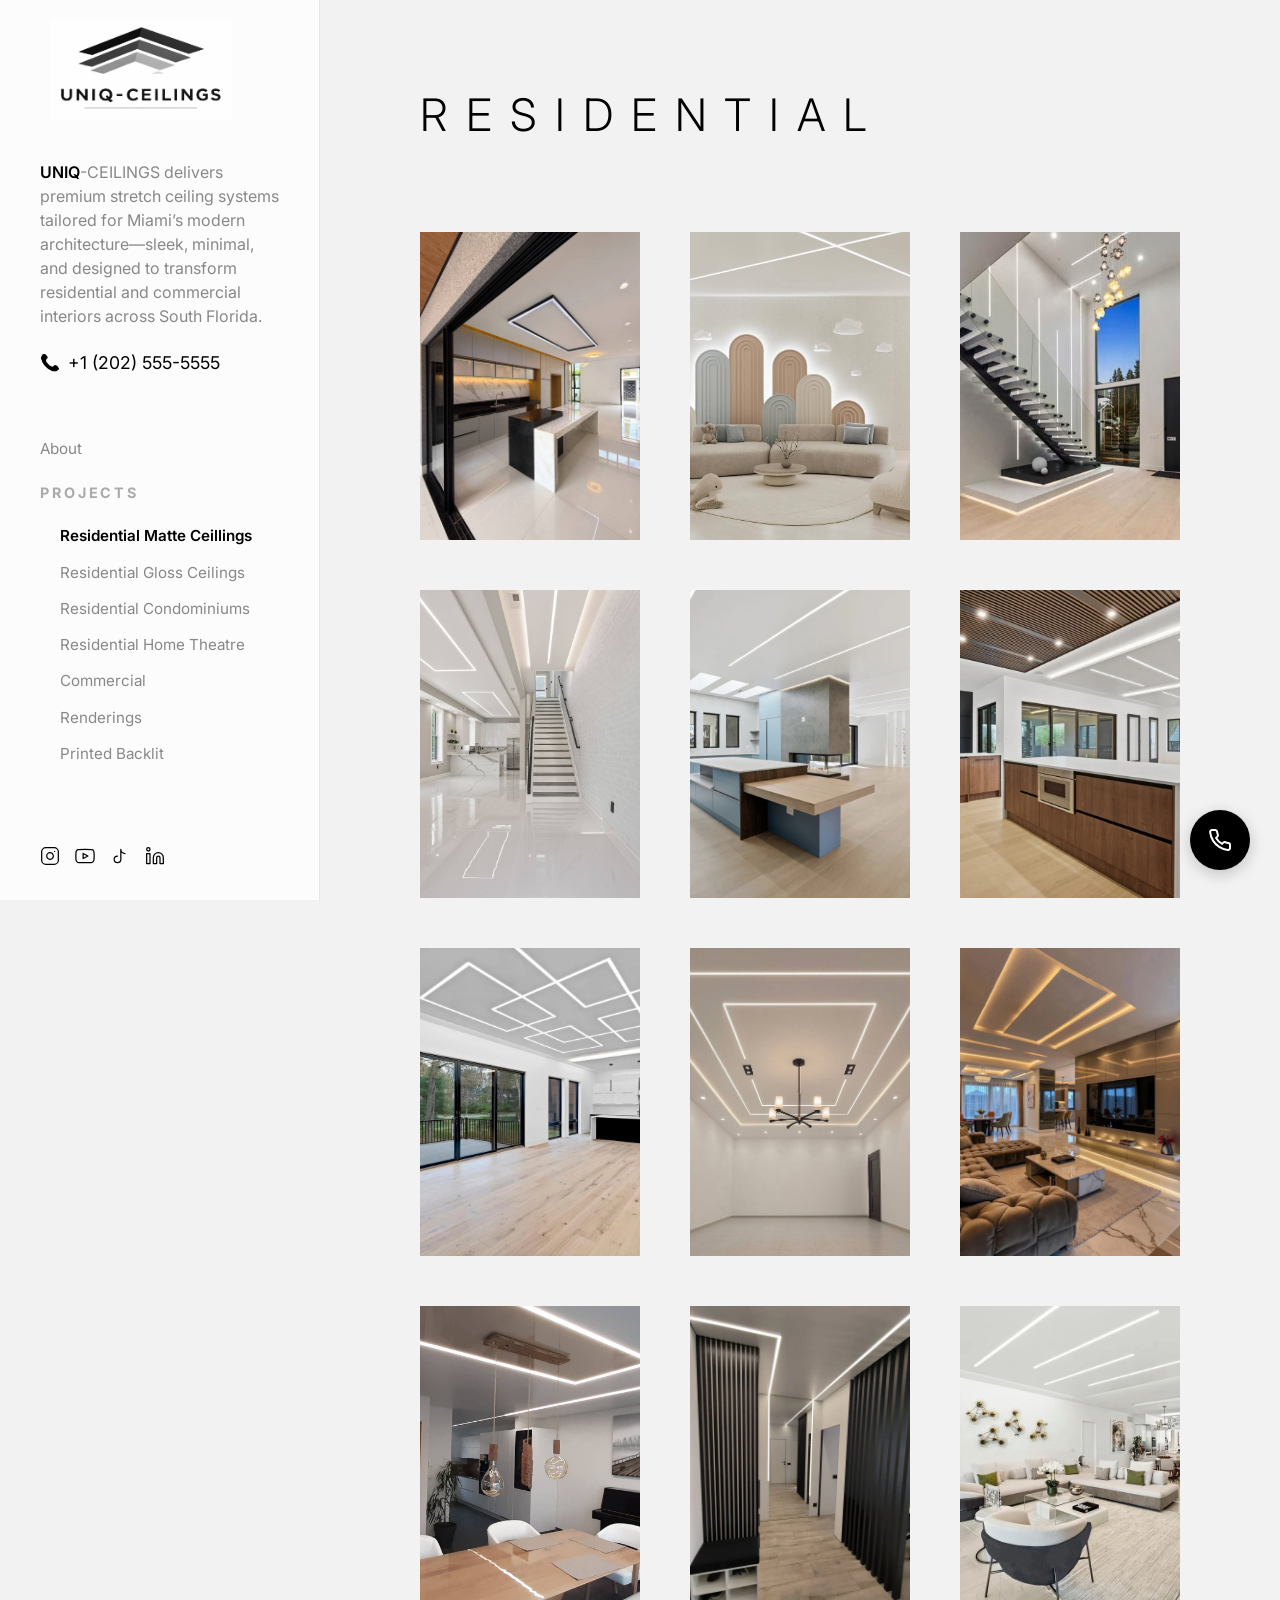
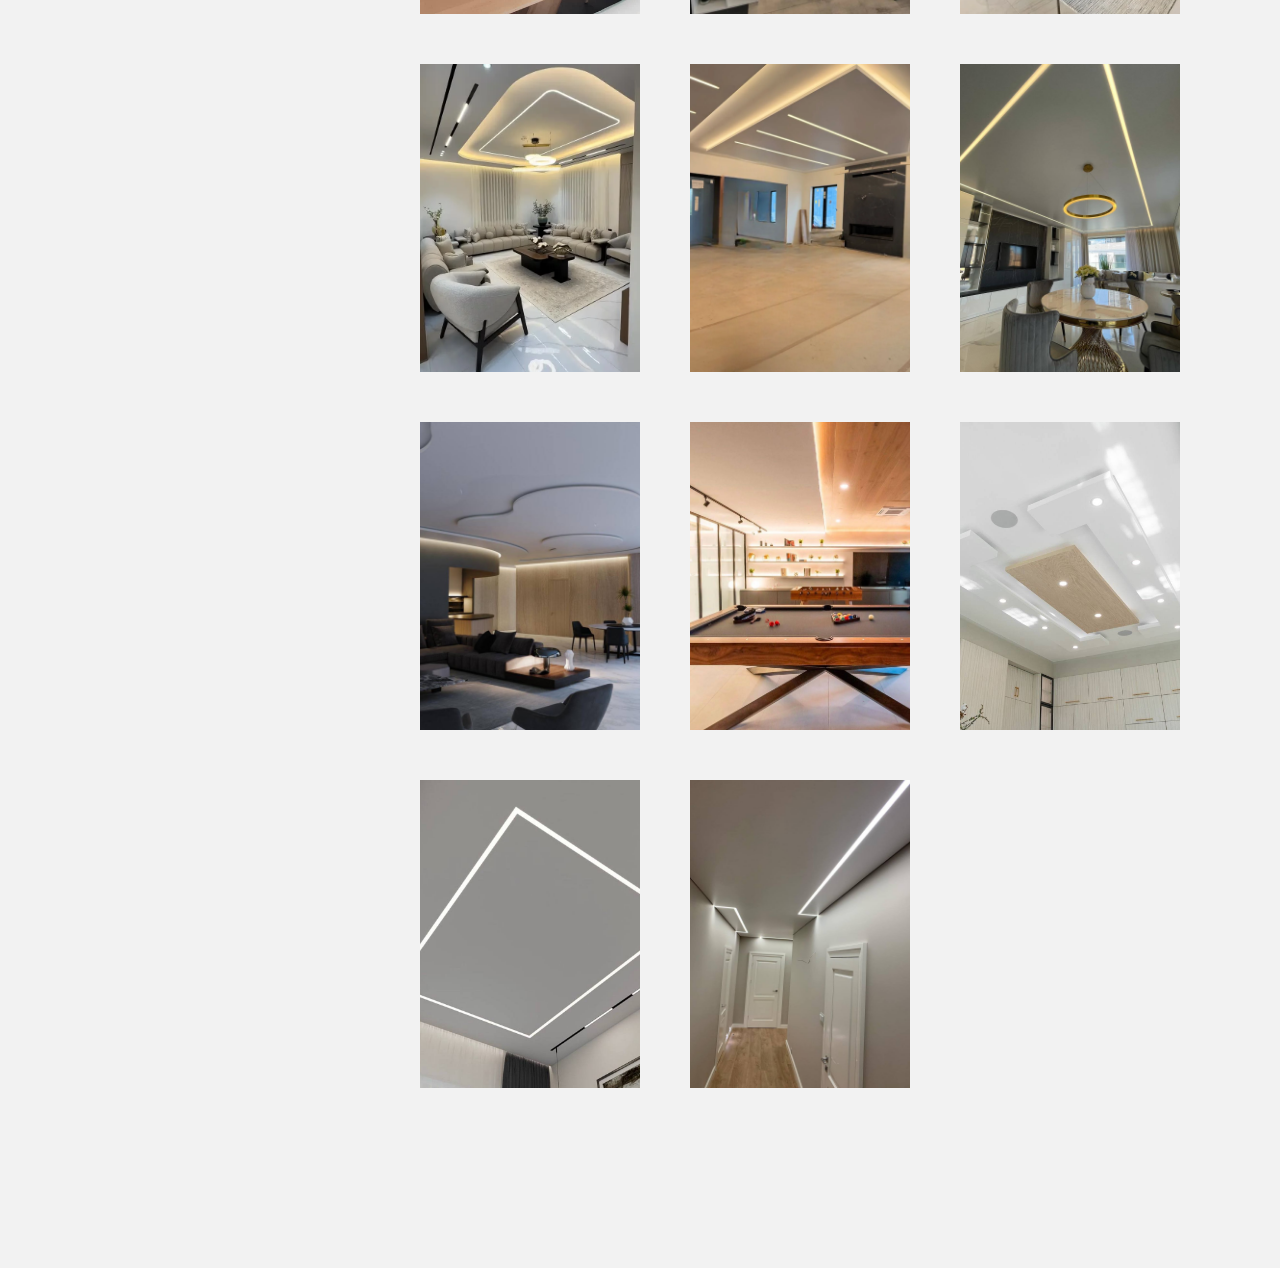
==== index.html @ 5c8ad28f "v" ====
<!doctype html>
<html lang="en">
  <head>
    <meta charset="UTF-8" />
    <meta name="viewport" content="width=device-width, initial-scale=1.0" />
    <title>Residential Stretch Ceilings — South Florida | UNIQ-CEILINGS</title>
    <meta
      name="description"
      content="UNIQ-CEILINGS installs premium custom residential stretch ceilings across South Florida — Miami, Fort Lauderdale, Hollywood, Tampa, Orlando and surrounding cities. View our gallery of high-gloss, matte, printed and backlit ceiling installations."
    />
    <link rel="canonical" href="/index.html" />
    <meta name="robots" content="index, follow" />
    <meta name="geo.region" content="US-FL" />
    <meta name="geo.placename" content="South Florida" />
    <meta name="geo.position" content="27.6648;-81.5158" />
    <link rel="alternate" hreflang="en-US" href="/index.html" />
    <link rel="icon" type="image/png" href="images/logo.png" />
    <meta name="theme-color" content="#ffffff" />
    <!-- Open Graph / Facebook -->
    <meta
      property="og:title"
      content="Residential Stretch Ceilings — South Florida | UNIQ-CEILINGS"
    />
    <meta
      property="og:description"
      content="Custom residential stretch ceilings in Miami, Fort Lauderdale, Hollywood, Tampa, Orlando — view gallery and contact us for a free estimate."
    />
    <meta property="og:type" content="website" />
    <meta property="og:url" content="/index.html" />
    <meta property="og:site_name" content="UNIQ-CEILINGS" />
    <meta
      property="og:image"
      content="images/modern-residential-stretch-ceiling-led-living-room-miami-florida.png"
    />
    <!-- Twitter -->
    <meta name="twitter:card" content="summary_large_image" />
    <meta
      name="twitter:title"
      content="Residential Stretch Ceilings — South Florida | UNIQ-CEILINGS"
    />
    <meta
      name="twitter:description"
      content="Custom residential stretch ceilings in Miami, Fort Lauderdale, Hollywood, Tampa, Orlando — view gallery and contact us."
    />
    <meta
      name="twitter:image"
      content="images/modern-residential-stretch-ceiling-led-living-room-miami-florida.png"
    />
    <link rel="stylesheet" href="style.css" />
    <link rel="preconnect" href="https://fonts.googleapis.com" />
    <link rel="preconnect" href="https://fonts.gstatic.com" crossorigin />
    <link
      href="https://fonts.googleapis.com/css2?family=Inter:wght@300;400;600;700&display=swap"
      rel="stylesheet"
    />
    <link rel="preload" href="images/logo.png" as="image" fetchpriority="high" />
  </head>

  <body>
    <div class="page-wrapper">
      <aside class="sidebar">
        <button class="menu-toggle" aria-label="Toggle Menu">
          <span></span>
          <span></span>
          <span></span>
        </button>
        <div class="sidebar-content">
          <div class="top-section">
            <div class="logo"><img src="images/logo.png" alt="UNIQ-CEILINGS Logo" fetchpriority="high" decoding="async"></div>
          <p class="tagline">
  <span>UNIQ</span>-CEILINGS delivers premium stretch ceiling systems 
  tailored for Miami’s modern architecture—sleek, minimal, and designed 
  to transform residential and commercial interiors across South Florida.
</p>
            <p class="phone">
  <a href="tel:+12025555555">
    <span class="phone-icon">📞</span>
    +1 (202) 555-5555
  </a>
  
</p>
          </div>

          <nav class="nav-menu">
            <ul class="primary-links">
              <li><a class="nav-link" href="/about.html">About</a></li>
            </ul>

            <div class="nav-section">
              <span class="section-label">PROJECTS</span>
              <ul class="sub-links">
                <li>
                  <a class="nav-link active" href="/index.html">Residential Matte Ceillings</a>
                </li>
                <li>
                  <a class="nav-link " href="/res-glossy.html">Residential Gloss Ceilings</a>
                </li>
                <li>
                  <a class="nav-link " href="/res-condo.html">Residential Condominiums</a>
                </li>
                <li>
                  <a class="nav-link " href="/home-theatre.html">Residential Home Theatre</a>
                </li>
                <li>
                  <a class="nav-link" href="/commercial.html">Commercial</a>
                </li>
                <li>
                  <a class="nav-link" href="/renderings.html">Renderings</a>
                </li>
                <li>
                  <a class="nav-link" href="/printed-backlit.html"
                    >Printed Backlit</a
                  >
                </li>
                
              </ul>
            </div>
          </nav>

          <div class="bottom-section">
            <div class="social-icons">
              <a href="#" class="social-icon" aria-label="Instagram">
                <svg
                  width="20"
                  height="20"
                  viewBox="0 0 24 24"
                  fill="none"
                  stroke="currentColor"
                  stroke-width="1.5"
                  stroke-linecap="round"
                  stroke-linejoin="round"
                >
                  <rect x="2" y="2" width="20" height="20" rx="5" ry="5"></rect>
                  <path
                    d="M16 11.37A4 4 0 1 1 12.63 8 4 4 0 0 1 16 11.37z"
                  ></path>
                  <line x1="17.5" y1="6.5" x2="17.51" y2="6.5"></line>
                </svg>
              </a>
              <a href="#" class="social-icon" aria-label="YouTube">
                <svg
                  width="20"
                  height="20"
                  viewBox="0 0 24 24"
                  fill="none"
                  stroke="currentColor"
                  stroke-width="1.5"
                  stroke-linecap="round"
                  stroke-linejoin="round"
                >
                  <path
                    d="M22.54 6.42a2.78 2.78 0 0 0-1.94-2C18.88 4 12 4 12 4s-6.88 0-8.6.42a2.78 2.78 0 0 0-1.94 2C1 8.14 1 12 1 12s0 3.86.42 5.58a2.78 2.78 0 0 0 1.94 2c1.72.42 8.6.42 8.6.42s6.88 0 8.6-.42a2.78 2.78 0 0 0 1.94-2C23 15.86 23 12 23 12s0-3.86-.42-5.58z"
                  ></path>
                  <polygon
                    points="9.75 15.02 15.5 12 9.75 8.98 9.75 15.02"
                  ></polygon>
                </svg>
              </a>
              <a href="#" class="social-icon" aria-label="TikTok">
                <svg
                  width="20"
                  height="20"
                  viewBox="0 0 24 24"
                  fill="none"
                  stroke="currentColor"
                  stroke-width="1.5"
                  stroke-linecap="round"
                  stroke-linejoin="round"
                >
                  <path d="M9 12a4 4 0 1 0 4 4V4a5 5 0 0 0 5 5"></path>
                </svg>
              </a>
              <a href="#" class="social-icon" aria-label="LinkedIn">
                <svg
                  width="20"
                  height="20"
                  viewBox="0 0 24 24"
                  fill="none"
                  stroke="currentColor"
                  stroke-width="1.5"
                  stroke-linecap="round"
                  stroke-linejoin="round"
                >
                  <path
                    d="M16 8a6 6 0 0 1 6 6v7h-4v-7a2 2 0 0 0-2-2 2 2 0 0 0-2 2v7h-4v-7a6 6 0 0 1 6-6z"
                  ></path>
                  <rect x="2" y="9" width="4" height="12"></rect>
                  <circle cx="4" cy="4" r="2"></circle>
                </svg>
              </a>
            </div>
          </div>
        </div>
      </aside>

      <main class="content-area">
        <section class="hero-section">
          <h1 class="hero-title">UNIQ-<span class="light-highlight">CEILINGS</span></h1>
          <p class="hero-tagline">
            <span class="highlight">UNIQ</span>-CEILINGS elivers premium stretch ceiling systems 
  tailored for Miami’s modern architecture—sleek, minimal, and designed 
  to transform residential and commercial interiors across South Florida.   </p>
          
          <p class="phone">
            <a href="tel:+12025555555">
              <span class="phone-icon">📞</span>
              +1 (202) 555-5555
            </a>
          </p>
        </section>

        <header class="content-header">
          <h2 class="page-title">RESIDENTIAL</h2>
        </header>

        <div class="image-grid">
            <div class="grid-item" data-project="res-1n">
            <img
              src="images/matte-stretch-ceiling-perimeter-led-modern-luxury-kitchen-miami-florida-south-florida.jpg"
              alt="Modern matte stretch ceiling with recessed perimeter LED lighting installed in a luxury Miami kitchen and living space. Contemporary South Florida home design featuring high ceilings, marble finishes, and premium custom architectural ceiling details."
              loading="lazy"
              decoding="async"
            />
          </div>
          <div class="grid-item" data-project="res-1">
            <img
              src="images/residential-stretch-ceiling-kids-room-miami-florida.jpg"
              alt="Modern white matte stretch ceiling with integrated linear LED lighting in a luxury South Florida kids room."
              loading="lazy"
              decoding="async"
            />
          </div>
          <!-- <div class="grid-item" data-project="res-2">
            <img
              src="images/modern-residential-stretch-ceiling-led-living-room-Boca-Raton,Florida.png"
              alt="Modern residential stretch ceiling with integrated LED lighting in a luxury living room in Miami Florida
"
            /> -->
               <div class="grid-item" data-project="res-2">
            <img
              src="images/luxury-staircase-linear-led-stretch-ceiling-miami.jpg"
              alt="Luxury matte stretch ceiling installed in a modern Coral Gables entryway featuring clean architectural lines, integrated LED lighting, and a high-end minimalist staircase design. Contemporary custom ceiling solution crafted for upscale South Florida residential interiors."
              loading="lazy"
              decoding="async"
            />
          </div>
          <div class="grid-item" data-project="res-3">
          <img
              src="images/modern-matte-stretch-ceiling-led-linear-design-fort-lauderdale-south-florida.jpg"
              alt="Modern matte stretch ceiling with integrated linear LED lighting installed in a high-end Fort Lauderdale residential interior. Features a sleek open-concept living area, luxury finishes, and contemporary architectural ceiling design ideal for upscale South Florida homes"
              loading="lazy"
              decoding="async"
            />
          </div>
            <figure class="grid-item" data-project="res-4n">
        <img
              loading="lazy"
              decoding="async"
              src="images/matte-stretch-ceiling-linear-led-modern-luxury-home-kitchen-fort-lauderdale-south-florida.webp"
              alt="Modern matte stretch ceiling with long linear LED lighting installed in a luxury Fort Lauderdale single‑family home. Sleek architectural ceiling design featuring skylight integrations, open‑concept kitchen layout, and contemporary South Florida interior finishes."
            />
          </figure>
           <div class="grid-item" data-project="res-5n">
            <img
              src="images/matte-stretch-ceiling-linear-led-open-concept-luxury-home-miami-florida.webp"
              alt="Modern matte stretch ceiling with integrated linear LED lighting installed throughout an open‑concept luxury home in Miami, Florida. Contemporary architectural design featuring a gourmet kitchen, wood‑slat ceiling accents, and high‑end South Florida residential finishes."
              loading="lazy"
              decoding="async"
            />
          </div>
          <figure class="grid-item" data-project="res-6n">
        <img
              loading="lazy"
              decoding="async"
              src="images/matte-stretch-ceiling-geometric-led-design-modern-luxury-home-west-palm-beach-south-florida.webp"
              alt="Matte stretch ceiling with custom geometric LED lighting installed in a modern West Palm Beach luxury home. Sleek architectural ceiling design featuring an open‑concept kitchen area, panoramic sliding doors, and contemporary South Florida residential finishes."
            />
          </figure>
        
         
          <div class="grid-item" data-project="res-5">
            <img
              src="images/concentric-led-tiered-stretch-ceiling-tampa-residential.jpg"
              alt="Geometric black gloss stretch ceiling — Fort Lauderdale, South Florida"
              loading="lazy"
              decoding="async"
            />
          </div>
  <figure class="grid-item" data-project="res-8n">
        <img
              loading="lazy"
              decoding="async"
              src="images/matte-stretch-ceiling-led-perimeter-lighting-modern-luxury-home-miami-beach-south-florida.webp"
            alt="“Matte stretch ceiling with warm LED perimeter lighting and recessed spotlights installed in a modern Miami Beach luxury home. Contemporary open‑concept living area featuring architectural wood accents, floating staircase design, and premium South Florida interior finishes."
            />
          </figure>
  <div class="grid-item" data-project="ren-5">
            <img
              loading="lazy"
              decoding="async"
              src="images/modern-geometric-linear-stretch-ceiling-lighting-hollywood-fl.jpg"
              alt="White matte stretch ceiling with recessed geometric linear LED lighting — Hollywood, South Florida"
            />
          </div>
             
            <figure class="grid-item" data-project="res-4">
        <img
              loading="lazy"
              decoding="async"
              src="images/modern-hallway-stretch-ceiling-lighting-hollywood-fl.jpg"
              alt="Custom stretch ceiling with geometric linear LED lighting tracks — Hollywood and Fort Lauderdale, South Florida"
            />
          </figure>
             <div class="grid-item" data-project="res-10">
            <img
              src="images/matte-stretch-ceiling-linear-led-luxury-condo-living-room-miami-beach-south-florida.webp"
              alt="Modern matte stretch ceiling with integrated linear LED lighting installed in a luxury Miami Beach condominium living and dining area. Bright open‑concept layout featuring contemporary furniture, premium finishes, and high‑end South Florida interior design."
              loading="lazy"
              decoding="async"
            />
          </div>
            <div class="grid-item" data-project="res-11">
            <img
              src="images/matte-stretch-ceiling-curved-led-luxury-living-room-coral-gables-south-florida.webp"
              alt="Modern matte stretch ceiling with curved LED lighting and warm ambient perimeter glow installed in a luxury Coral Gables living room. Contemporary custom ceiling design featuring elegant seating, neutral finishes, and high‑end South Florida residential interior styling."
              loading="lazy"
              decoding="async"
            />
          </div>
            <div class="grid-item" data-project="res-12">
            <img
              src="images/matte-stretch-ceiling-linear-led-perimeter-lighting-modern-luxury-home-fort-lauderdale-south-florida.webp"
              alt="Matte stretch ceiling with integrated linear LED lighting and warm ambient perimeter glow installed in a modern Fort Lauderdale luxury home. Contemporary architectural ceiling design featuring a sleek fireplace wall, large windows, and high‑end South Florida residential finishes"
              loading="lazy"
              decoding="async"
            />
          </div>
          <div class="grid-item" data-project="res-6">
            <img
              src="images/high-gloss-black-stretch-ceiling-miami-residential-living-room.jpg"
              alt="Modern residential living room in Miami featuring a high-gloss black stretch ceiling with integrated linear LED lighting."
              loading="lazy"
              decoding="async"
            />
          </div>
            <div class="grid-item" data-project="res-8">
          
              <img
              src="images/modern-organic-curve-stretch-ceiling-design-fort-lauderdale.jpg"
              alt="Luxury multi-level white stretch ceiling with organic curved shapes and perimeter LED cove lighting in a modern Miami living room"
              loading="lazy"
              decoding="async"
            />

          </div>
          <figure class="grid-item" data-project="res-11n">
        <img
              loading="lazy"
              decoding="async"
              src="images/matte-stretch-ceiling-led-perimeter-lighting-luxury-game-room-boca-raton-south-florida.jpg"
              alt="Modern matte stretch ceiling with warm LED perimeter lighting installed in a luxury Boca Raton game room. Contemporary South Florida residential interior featuring a premium pool table, custom shelving, and clean architectural ceiling design."
            />
          </figure>
 <div class="grid-item" data-project="res-7">
          
              <img
              src="images/modern-ceiling-design-recessed-lighting-kitchen-inspiration-miami-florida.jpg"
              alt="Modern kitchen ceiling design featuring layered geometric drywall elements, recessed LED spotlighting, and a central wood accent panel. Contemporary Miami residential inspiration showcasing luxury ceiling concepts and premium South Florida interior styling."
              loading="lazy"
              decoding="async"
            />
          </div>
      
        
            <div class="grid-item" data-project="res-9">
          
              <img
              src="images/stretch-ceiling-rendering-matte-geometric-led-design-aventura-south-florida.jpg"
              alt="High‑quality rendering of a matte stretch ceiling with geometric LED border lighting designed for a modern Aventura bedroom. 3D visualization showcasing luxury custom ceiling concepts and contemporary South Florida interior design."
              loading="lazy"
              decoding="async"
            />
          </div>
          <div class="grid-item" data-project="res-13">
          
              <img
              src="images/matte-stretch-ceiling-linear-led-hallway-design-miami-florida-south-florida1.jpg"
              alt="Modern matte stretch ceiling with integrated linear LED lighting installed in a contemporary Miami hallway. Sleek custom ceiling design featuring clean architectural lines, soft neutral finishes, and high‑end South Florida residential styling."
              loading="lazy"
              decoding="async"
            />
          </div>
          
           
        </div>
      </main>
    </div>
    <script>
      document.querySelectorAll(".grid-item video").forEach((video) => {
        video.addEventListener("mouseenter", () => video.play());
        video.addEventListener("mouseleave", () => video.pause());
      });
    </script>

    <script type="application/ld+json">
      {
        "@context": "https://schema.org",
        "@type": "HomeAndConstructionBusiness",
        "name": "UNIQ-CEILINGS",
        "description": "Premium custom residential stretch ceilings in Miami, Fort Lauderdale, Tampa, and Orlando. We specialize in high-gloss, matte, and backlit ceiling solutions with free custom 3D renderings.",
        "url": "/index.html",
        "telephone": "+1 (202) 555-5555",
        "address": {
          "@type": "PostalAddress",
          "addressRegion": "FL",
          "addressCountry": "US"
        },
        "image": "images/modern-residential-stretch-ceiling-led-living-room-miami-florida.png",
        "sameAs": [
          "https://instagram.com/uniqceilings",
          "https://www.youtube.com/uniqceilings",
          "https://twitter.com/uniqceilings",
          "https://www.facebook.com/uniqceilings"
        ],
        "areaServed": [
          "Miami",
          "Fort Lauderdale",
          "Hollywood",
          "Tampa",
          "Orlando",
          "South Florida"
        ],
        "service": [
          {
            "@type": "Service",
            "name": "Residential Stretch Ceilings",
            "description": "Custom stretch ceiling installations for modern homes, including integrated LED lighting and high-end finishes."
          },
          {
            "@type": "Service",
            "name": "3D Ceiling Rendering",
            "description": "Free custom 3D renderings to help visualize stretch ceiling projects."
          }
        ]
      }
    </script>

    <script src="app.js"></script>

    <!-- Floating Call CTA -->
    <a href="tel:+12025555555" class="floating-cta">
      <span class="cta-label">Call us</span>
      <div class="cta-button">
        <svg
          width="24"
          height="24"
          viewBox="0 0 24 24"
          fill="none"
          stroke="currentColor"
          stroke-width="2"
          stroke-linecap="round"
          stroke-linejoin="round"
        >
          <path
            d="M22 16.92v3a2 2 0 0 1-2.18 2 19.79 19.79 0 0 1-8.63-3.07 19.5 19.5 0 0 1-6-6 19.79 19.79 0 0 1-3.07-8.67A2 2 0 0 1 4.11 2h3a2 2 0 0 1 2 1.72 12.84 12.84 0 0 0 .7 2.81 2 2 0 0 1-.45 2.11L8.09 9.91a16 16 0 0 0 6 6l1.27-1.27a2 2 0 0 1 2.11-.45 12.84 12.84 0 0 0 2.81.7A2 2 0 0 1 22 16.92z"
          ></path>
        </svg>
      </div>
    </a>
  </body>
</html>
---- style.css ----
/* Base Styles */
* {
  margin: 0;
  padding: 0;
  box-sizing: border-box;
}

body {
  font-family:
    "Inter",
    -apple-system,
    BlinkMacSystemFont,
    "Segoe UI",
    Roboto,
    sans-serif;
  background-color: #f2f2f2;
  color: #333;
  line-height: 1.6;
  overflow-x: hidden;
  -webkit-font-smoothing: antialiased;
}

a {
  transition: all 0.3s ease;
  text-decoration: none;
  color: inherit;
}

/* Layout Wrapper */
.page-wrapper {
  display: flex;
  min-height: 100vh;
}

/* Sidebar Styling */
.sidebar {
  width: 320px;
  background-color: #fcfcfc;
  position: fixed;
  height: 100vh;
  border-right: 1px solid #e5e5e5;
  z-index: 1000;
  overflow-y: auto;
  scrollbar-width: thin;
  transition: transform 0.4s cubic-bezier(0.4, 0, 0.2, 1);
}

.sidebar-content {
  padding: 10px 40px 60px 40px;
  display: flex;
  flex-direction: column;
  height: 100%;
}

.top-section {
  margin-bottom: 60px;
}

.logo {
  font-size: 1.5rem;
  font-weight: 700;
  letter-spacing: 0.21em;
  margin-bottom: 40px;
  color: #807777;
  text-transform: uppercase;
}

.logo img {
  height: 100px; /* Increased for better visibility */
  width: auto;
  display: block;
  object-fit: contain;
  margin: 10px;
}
.light-highlight{
  color: #7b6464;
}
.highlight {
  color: #000;
}

.tagline {
  font-size: 1rem;
  color: #888;
  margin-bottom: 20px;
  line-height: 1.5;
  max-width: 240px;
}
.tagline span{
  font-weight: 600;
  color: #000 !important;
}


.phone {
  font-size: 1.1rem;
  font-weight: 400;
  color: #333;
}
.phone a {
  text-decoration: none;
  color: black;
  display: inline-flex;
  align-items: center;
  gap: 8px; /* space between icon and number */
}

.phone-icon {
  font-size: 16px;
  filter: grayscale(100%) brightness(0); /* makes emoji black */
}

/* Menu Toggle Button */
.menu-toggle {
  display: none;
  background: none;
  border: none;
  cursor: pointer;
  padding: 10px;
  z-index: 1100;
  flex-direction: column;
  gap: 6px;
  position: absolute;
  top: 35px;
  right: 20px;
}

.menu-toggle span {
  display: block;
  width: 25px;
  height: 2px;
  background-color: #000;
  transition: all 0.3s ease;
}

.sidebar.active .menu-toggle span:nth-child(1) {
  transform: translateY(8px) rotate(45deg);
}

.sidebar.active .menu-toggle span:nth-child(2) {
  opacity: 0;
}

.sidebar.active .menu-toggle span:nth-child(3) {
  transform: translateY(-8px) rotate(-45deg);
}

.nav-menu {
  flex-grow: 1;
}

.primary-links {
  list-style: none;
  margin-bottom: 20px;
}

.nav-section {
  margin-bottom: 40px;
}

.section-label {
  display: block;
  font-size: 0.9rem;
  font-weight: 700;
  letter-spacing: 0.2em;
  color: #aaa;
  margin-bottom: 20px;
  text-transform: uppercase;
}

.sub-links {
  list-style: none;
  padding-left: 0;
}

.nav-link {
  font-size: 0.95rem;
  display: block;
  margin-bottom: 12px;
  font-weight: 400;
  color: #888;
}

.nav-link:hover {
  color: #000;
}

.nav-link.active {
  color: #000;
  font-weight: 600;
}

.sub-links .nav-link {
  padding-left: 20px;
}

.bottom-section {
  margin-top: auto;
  padding-top: 40px;
}

.social-icons {
  display: flex;
  gap: 15px;
  flex-wrap: wrap;
}

.social-icon {
  color: #000;
  /* Strong black as requested */
  display: flex;
  align-items: center;
  justify-content: center;
  transition: opacity 0.3s ease;
  margin-bottom: 20px;
}

.social-icon:hover {
  opacity: 0.6;
}

/* Main Content Area */
.content-area {
  margin-left: 320px;
  flex-grow: 1;
  padding: 80px 100px;
  max-width: 1600px;
}

.content-header {
  margin-bottom: 80px;
}

/* Hero Section */
.hero-section {
  display: none; /* Hidden on desktop */
  margin-bottom: 120px;
  max-width: 900px;
  opacity: 0;
  transform: translateY(20px);
  animation: hero-fade-in 1s ease forwards 0.2s;
}

@keyframes hero-fade-in {
  to {
    opacity: 1;
    transform: translateY(0);
  }
}

.hero-title {
  font-size: 4rem;
  font-weight: 700;
  letter-spacing: 0.15em;
  margin-bottom: 20px;
  line-height: 1.1;
  color: #000;
  text-transform: uppercase;
}

.hero-tagline {
  font-size: 1.25rem;
  color: #666;
  line-height: 1.6;
  max-width: 700px;
  font-weight: 300;
  margin-bottom: 20px;
}

.page-title {
  font-size: 2.8rem;
  font-weight: 300;
  letter-spacing: 0.4em;
  color: #000;
  text-transform: uppercase;
}

/* Image Grid */
.image-grid {
  display: grid;
  grid-template-columns: repeat(3, 1fr);
  gap: 50px;
  margin-bottom: 100px;
}

.grid-item {
  width: 100%;
  aspect-ratio: 5 / 7;
  background-color: #e5e5e5;
  overflow: hidden;
  cursor: pointer;
  transition: background-color 0.3s ease;
}

.grid-item:hover {
  background-color: #dadada;
}

.grid-item img {
  width: 100%;
  height: 100%;
  object-fit: cover;
  display: block;
  transition:
    transform 0.6s ease,
    filter 0.6s ease;
}
.grid-item img:hover {
  transform: scale(1.02);
  filter: brightness(1.1);
}

.grid-item video {
  width: 100%;
  height: 100%;
  object-fit: cover;
  display: block;
  transition:
    transform 0.6s ease,
    filter 0.6s ease;
}

.grid-item video:hover {
  transform: scale(1.02);
  filter: brightness(1.1);
}

/* Lightbox/Gallery Mode */
.lightbox {
  display: none;
  position: fixed;
  top: 0;
  left: 0;
  width: 100%;
  height: 100%;
  background-color: rgba(255, 255, 255, 0.98);
  z-index: 2000;
  flex-direction: column;
  padding: 40px;
}

.lightbox.active {
  display: flex;
}

.lightbox-close {
  position: absolute;
  top: 40px;
  right: 40px;
  font-size: 2rem;
  width: 50px;
  height: 50px;
  display: flex;
  align-items: center;
  justify-content: center;
  cursor: pointer;
  color: #000;
  border: 1px solid transparent;
  transition: all 0.3s ease;
  line-height: 1;
  z-index: 2001;
}

.lightbox-close:hover {
  border-color: #000;
  transform: rotate(90deg);
}

.lightbox-content {
  display: flex;
  flex-direction: column;
  gap: 30px;
  overflow-y: auto;
  width: 100%;
  max-width: 1000px;
  margin: 0 auto;
  padding-bottom: 60px;
  align-items: center;
}

.lightbox-gallery {
  display: grid;
  grid-template-columns: repeat(3, 1fr);
  gap: 20px;
  width: 100%;
}

.lightbox-info {
  width: 100%;
  
  padding: 40px 0;
  border-top: 1px solid #eee;
  margin-top: 5px;
  text-align: center;
  color: black;
}

.lightbox-title {
  font-size: 1.8rem;
  font-weight: 700;
  margin-bottom: 20px;
  color: #7b6464;
  letter-spacing: 0.2em;
  text-transform: uppercase;
  display: inline-block;
  border-bottom: 1px solid #7b6464;
  padding-bottom: 12px;
}

.lightbox-badges {
  display: flex;
  justify-content: center;
  gap: 30px;
  margin-bottom: 30px;
  padding: 10px 0;
  border-bottom: 1px solid #eee;
  width: 100%;
}

.badge-item {
  display: flex;
  align-items: center;
  gap: 10px;
  color: #000;
  font-size: 0.85rem;
  font-weight: 700;
  letter-spacing: 0.1em;
  text-transform: uppercase;
}

.badge-icon {
  display: flex;
  align-items: center;
  color: #666;
}

.lightbox-description {
  font-size: 0.95rem;
  color: #666;
  line-height: 1.8;
  max-width: 750px;
  margin: 0 auto;
  font-weight: 300;
  margin-bottom: 40px;
}

.lightbox-features {
  text-align: center;
  margin-bottom: 50px;
  padding: 40px;
  background-color: #f9f9f9;
  border-radius: 8px;
  width: 100%;
  max-width: 900px;
  margin-left: auto;
  margin-right: auto;
  border: 1px solid #eee;
}

.lightbox-features h4 {
  font-size: 1.2rem;
  font-weight: 700;
  margin-bottom: 30px;
  text-transform: uppercase;
  letter-spacing: 0.15em;
  color: #000;
  border-bottom: 1px solid #ddd;
  display: inline-block;
  padding-bottom: 10px;
}

.features-list {
  list-style: none;
  padding: 0;
  display: grid;
  grid-template-columns: repeat(2, 1fr);
  gap: 24px 40px;
  text-align: left;
}

.features-list li {
  font-size: 0.95rem;
  color: #444;
  font-weight: 400;
  display: flex;
  align-items: center;
  gap: 15px;
  line-height: 1.4;
}

.features-list li svg {
  flex-shrink: 0;
  color: #7b6464;
}

.features-list li span {
  flex-grow: 1;
}

@media (max-width: 768px) {
  .features-list {
    grid-template-columns: 1fr;
    gap: 15px;
  }
  
  .lightbox-features {
    padding: 30px 20px;
  }
}

.lightbox-footer {
  border-top: 1px solid #eee;
  padding-top: 40px;
  margin-top: 20px;
}

.lightbox-footer .social-icons {
  justify-content: center;
  margin-bottom: 0;
}

.lightbox-item {
  width: 100%;
  aspect-ratio: 5 / 7;
  background-color: #eee;
}

.lightbox-item img {
  width: 100%;
  height: 100%;
  object-fit: cover;
  display: block;
}

/* Only constrain videos for the 9th residential lightbox item */
.lightbox-item.constrained-video video {
  max-width: 100%;
  max-height: 200%;
  width: 100%;
  height: 100%;
  object-fit: fill;
  display: block;
  background: #00000000;
}

/* Responsive Behavior */
@media (max-width: 1100px) {
  .content-area {
    padding: 60px 40px;
  }

  .image-grid {
    grid-template-columns: repeat(2, 1fr);
    gap: 30px;
  }
}

@media (max-width: 900px) {
  .page-wrapper {
    flex-direction: column;
  }

  .sidebar {
    position: fixed;
    top: 0;
    left: 0;
    width: 100%;
    height: 80px;
    border-right: none;
    border-bottom: 1px solid #e5e5e5;
    background-color: #fcfcfc;
    overflow: hidden;
    display: flex;
    flex-direction: column;
    z-index: 1000;
  }

  .sidebar-content {
    padding: 0;
    display: flex;
    flex-direction: column;
    width: 100%;
  }

  .top-section {
    height: 80px;
    padding: 0 30px;
    margin-bottom: 0;
    display: flex;
    align-items: center;
    width: 100%;
  }

  .logo {
    margin-bottom: 0;
  }

  .logo img {
    height: 40px; /* Smaller for mobile sticky header */
    width: auto;
  }

  .tagline,
  .sidebar .phone {
    display: none;
  }

  .nav-menu {
    display: none;
    flex-direction: column;
    gap: 20px;
    width: 100%;
    padding: 40px 30px;
    background-color: #fcfcfc;
    border-top: 1px solid #e5e5e5;
  }

  .bottom-section {
    display: none;
    padding: 20px 30px 40px;
    margin-top: 0;
    background-color: #fcfcfc;
  }

  .sidebar.active {
    height: 100vh;
    overflow-y: auto;
  }

  .sidebar.active .nav-menu,
  .sidebar.active .bottom-section {
    display: flex;
  }
  
  .sidebar.active .top-section {
      flex-direction: column;
      align-items: flex-start;
      height: auto;
      padding-top: 80px; /* offset for logo staying in place */
      position: relative;
  }
  
  .sidebar.active .logo {
      position: absolute;
      top: 25px;
      left: 30px;
  }

  .menu-toggle {
    display: flex;
    top: 20px;
    right: 30px;
  }

  .content-area {
    margin-left: 0;
    padding-top: 140px; /* offset for sticky header */
  }

  .hero-section {
    display: block; /* Show on mobile */
  }

  .lightbox {
    padding: 40px 20px;
  }

  .lightbox-content {
    gap: 20px;
  }

  .lightbox-gallery {
    grid-template-columns: repeat(2, 1fr);
    gap: 15px;
  }
}

@media (max-width: 600px) {
  .nav-menu {
    flex-direction: column;
    gap: 30px;
  }

  .hero-section {
    margin-bottom: 60px;
  }

  .hero-logo {
    margin-bottom: 20px;
    justify-content: flex-start;
  }

  .hero-title {
    font-size: 1.6rem;
    margin-bottom: 20px;
    font-weight: 700;
  }

  .hero-tagline {
    font-size: 1rem;
  }

  .page-title {
    font-size: 1.8rem;
    letter-spacing: 0.2em;
  }

  .image-grid {
    grid-template-columns: 1fr;
  }

  .content-area {
    padding: 120px 20px 40px 20px; /* Preserve top offset for sticky header */
  }

  .lightbox-gallery {
    grid-template-columns: 1fr;
  }

  .lightbox-title {
    font-size: 1.2rem;
  }

  .lightbox-description {
    font-size: 0.9rem;
  }
}

/* Floating Call CTA */
.floating-cta {
  position: fixed;
  right: 30px;
  bottom: 30px;
  z-index: 999;
  display: flex;
  flex-direction: column;
  align-items: center;
}

.cta-button {
  width: 60px;
  height: 60px;
  background-color: #000;
  border-radius: 50%;
  display: flex;
  align-items: center;
  justify-content: center;
  box-shadow: 0 4px 15px rgba(0, 0, 0, 0.2);
  transition: all 0.3s cubic-bezier(0.4, 0, 0.2, 1);
  color: #fff;
  cursor: pointer;
  position: relative;
}

.cta-button svg {
  width: 24px;
  height: 24px;
  stroke-width: 2;
}

.cta-label {
  position: absolute;
  bottom: 75px;
  background-color: #000;
  color: #fff;
  padding: 8px 16px;
  border-radius: 20px;
  font-size: 0.85rem;
  font-weight: 600;
  white-space: nowrap;
  opacity: 0;
  transform: translateY(10px);
  transition: all 0.3s ease;
  pointer-events: none;
  letter-spacing: 0.05em;
  text-transform: uppercase;
  box-shadow: 0 4px 10px rgba(0, 0, 0, 0.1);
}

/* Hover Effects */
.floating-cta:hover .cta-button {
  transform: scale(1.1);
  background-color: #222;
  box-shadow: 0 8px 25px rgba(0, 0, 0, 0.3);
}

.floating-cta:hover .cta-label {
  opacity: 1;
  transform: translateY(0);
}

/* Mobile Tweaks */
@media (max-width: 768px) {
  .floating-cta {
    right: 20px;
    bottom: 20px;
  }
  
  .cta-button {
    width: 55px;
    height: 55px;
  }
}
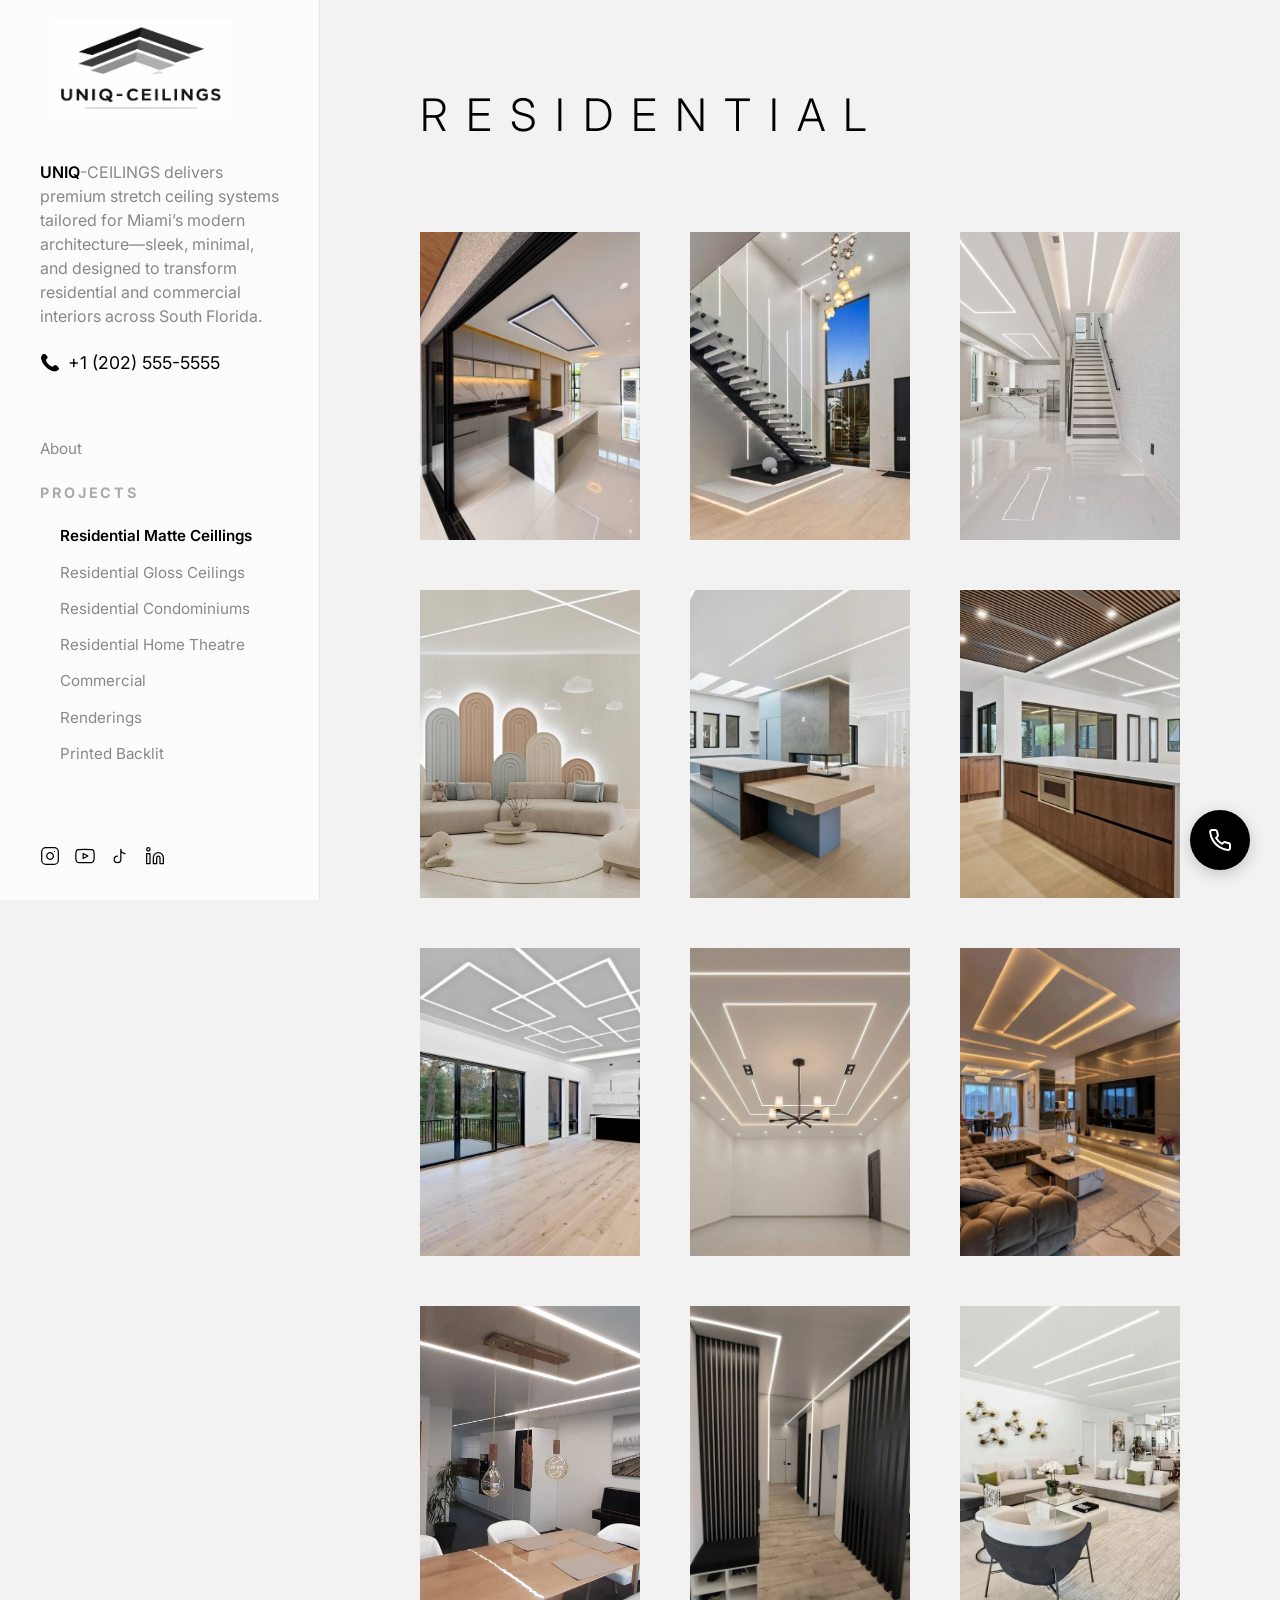
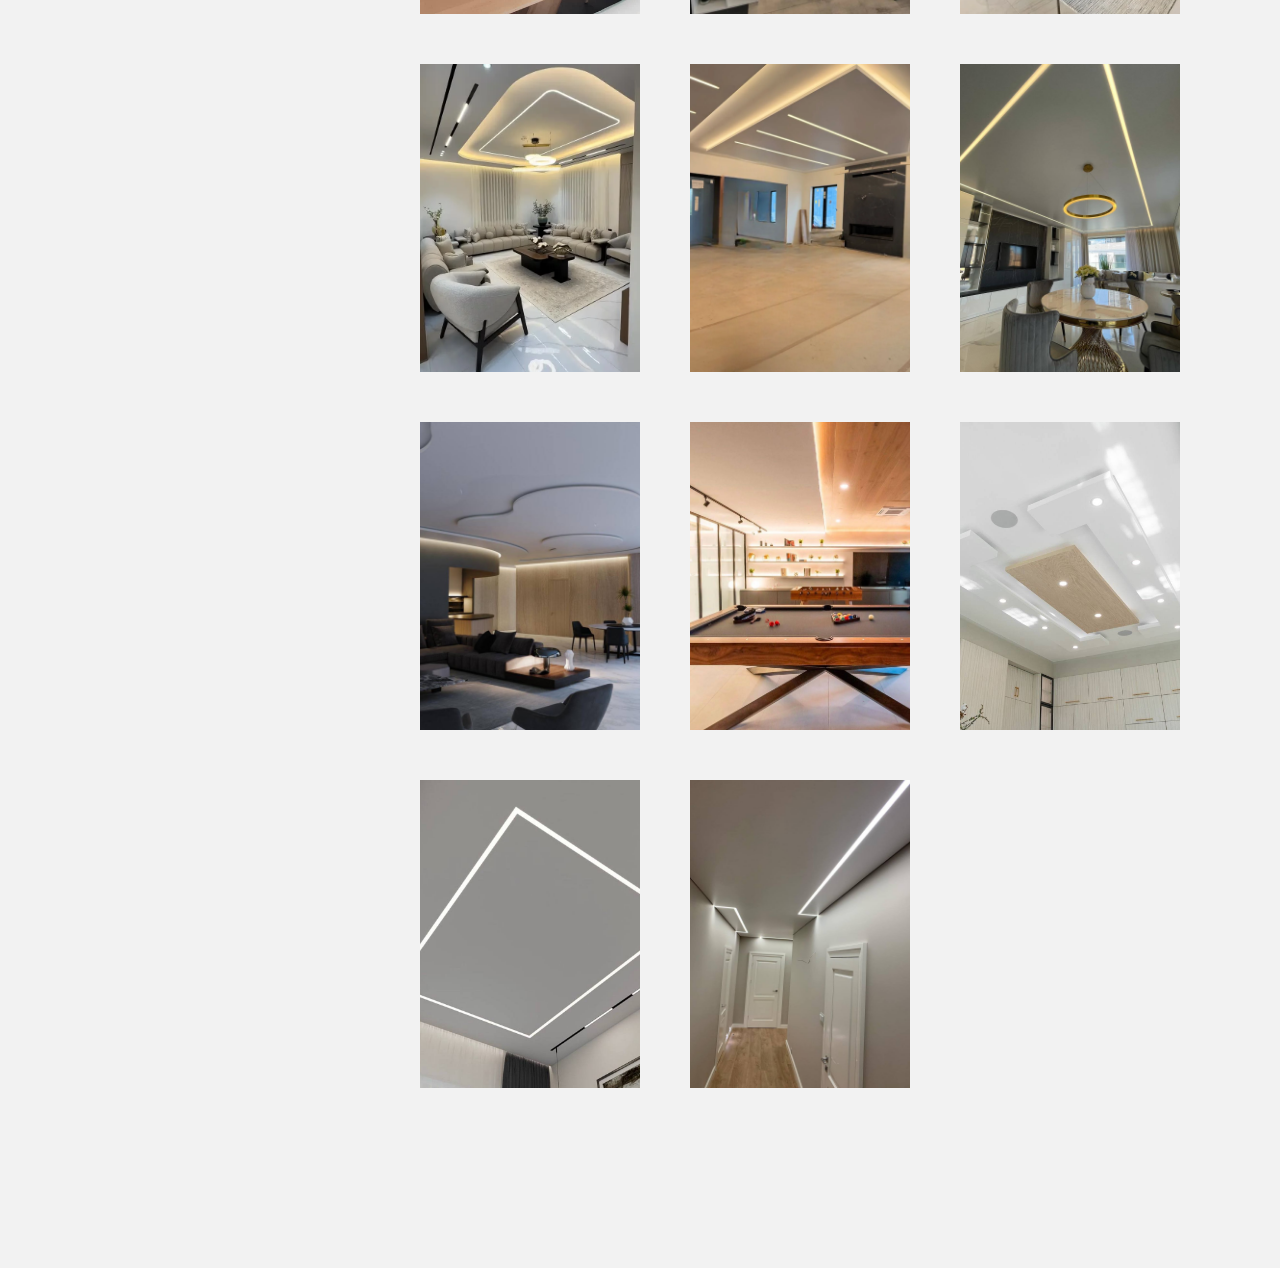
==== commit 2a3843d2: "n" ====
--- a/index.html
+++ b/index.html
@@ -197,7 +197,7 @@
         <section class="hero-section">
           <h1 class="hero-title">UNIQ-<span class="light-highlight">CEILINGS</span></h1>
           <p class="hero-tagline">
-            <span class="highlight">UNIQ</span>-CEILINGS elivers premium stretch ceiling systems 
+            <span class="highlight">UNIQ</span>-CEILINGS delivers premium stretch ceiling systems 
   tailored for Miami’s modern architecture—sleek, minimal, and designed 
   to transform residential and commercial interiors across South Florida.   </p>
           
@@ -222,14 +222,7 @@
               decoding="async"
             />
           </div>
-          <div class="grid-item" data-project="res-1">
-            <img
-              src="images/residential-stretch-ceiling-kids-room-miami-florida.jpg"
-              alt="Modern white matte stretch ceiling with integrated linear LED lighting in a luxury South Florida kids room."
-              loading="lazy"
-              decoding="async"
-            />
-          </div>
+       
           <!-- <div class="grid-item" data-project="res-2">
             <img
               src="images/modern-residential-stretch-ceiling-led-living-room-Boca-Raton,Florida.png"
@@ -248,6 +241,14 @@
           <img
               src="images/modern-matte-stretch-ceiling-led-linear-design-fort-lauderdale-south-florida.jpg"
               alt="Modern matte stretch ceiling with integrated linear LED lighting installed in a high-end Fort Lauderdale residential interior. Features a sleek open-concept living area, luxury finishes, and contemporary architectural ceiling design ideal for upscale South Florida homes"
+              loading="lazy"
+              decoding="async"
+            />
+          </div>
+             <div class="grid-item" data-project="res-1">
+            <img
+              src="images/residential-stretch-ceiling-kids-room-miami-florida.jpg"
+              alt="Modern white matte stretch ceiling with integrated linear LED lighting in a luxury South Florida kids room."
               loading="lazy"
               decoding="async"
             />
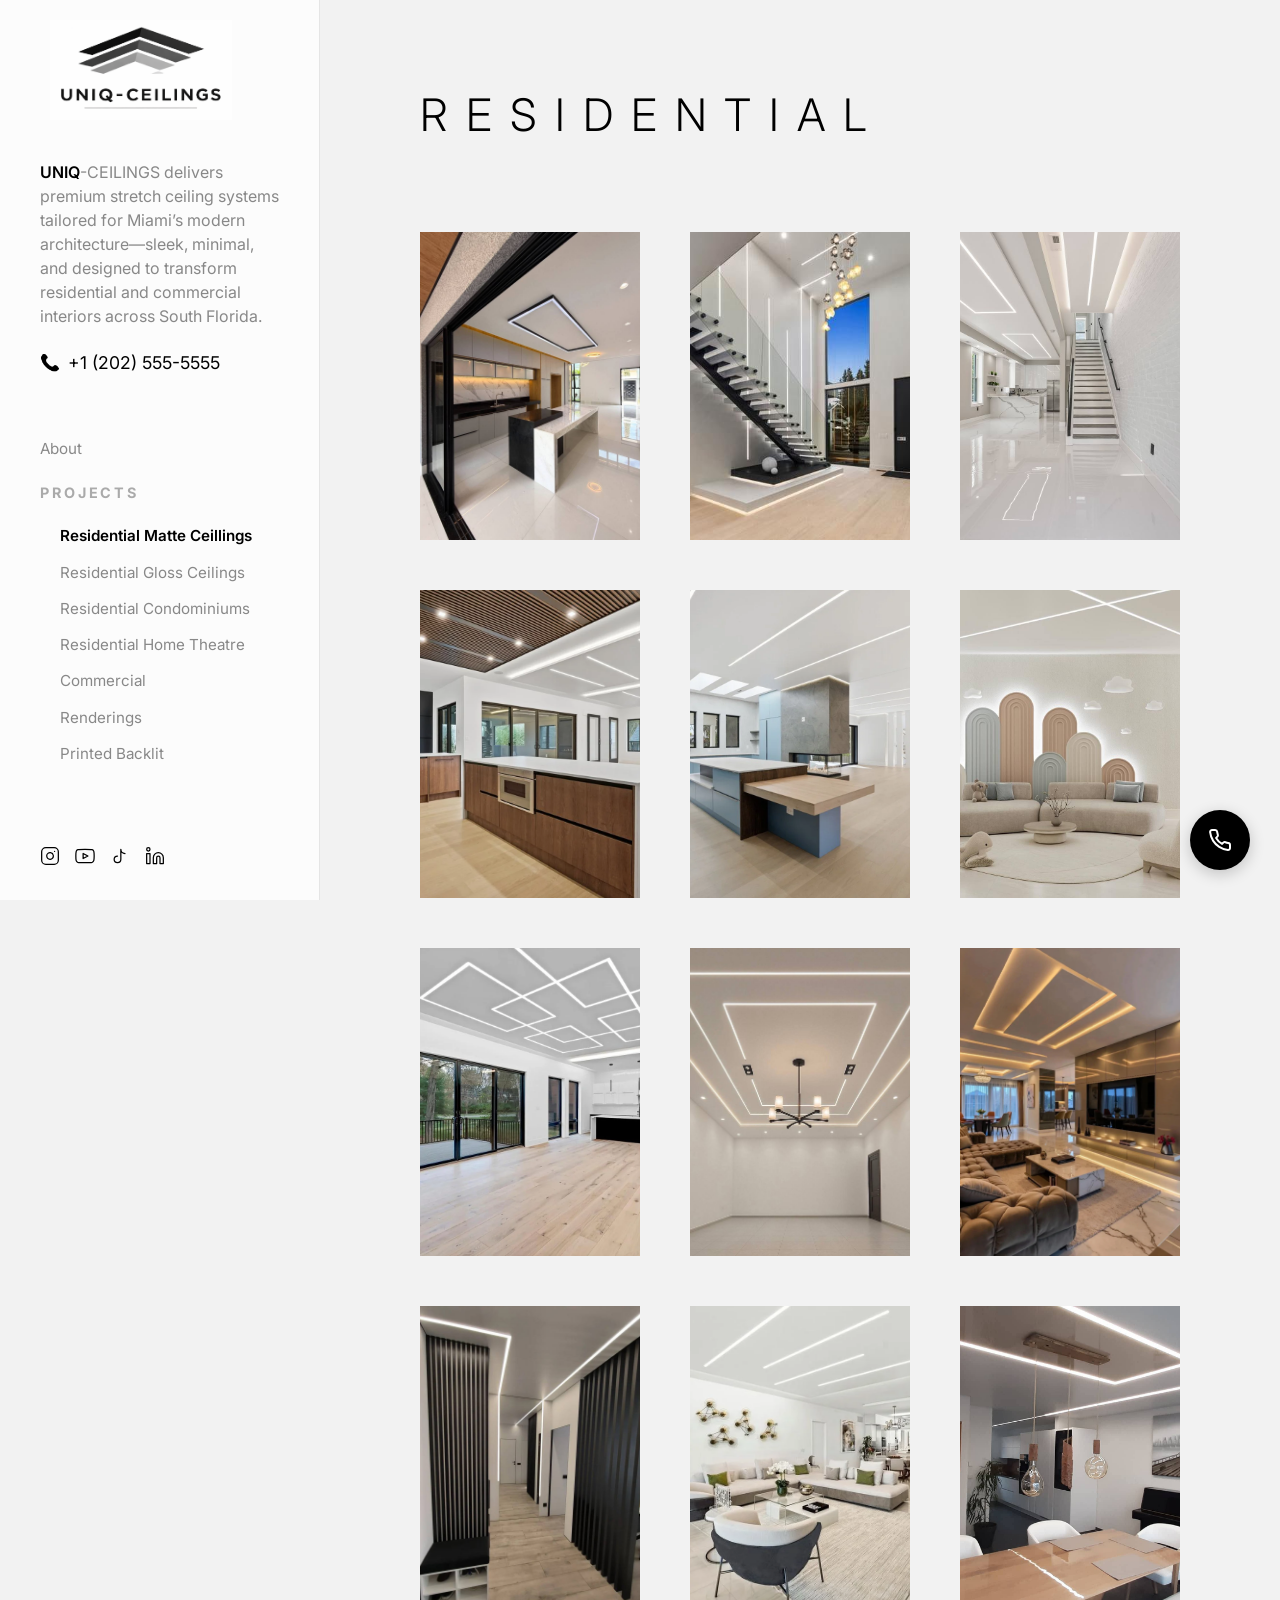
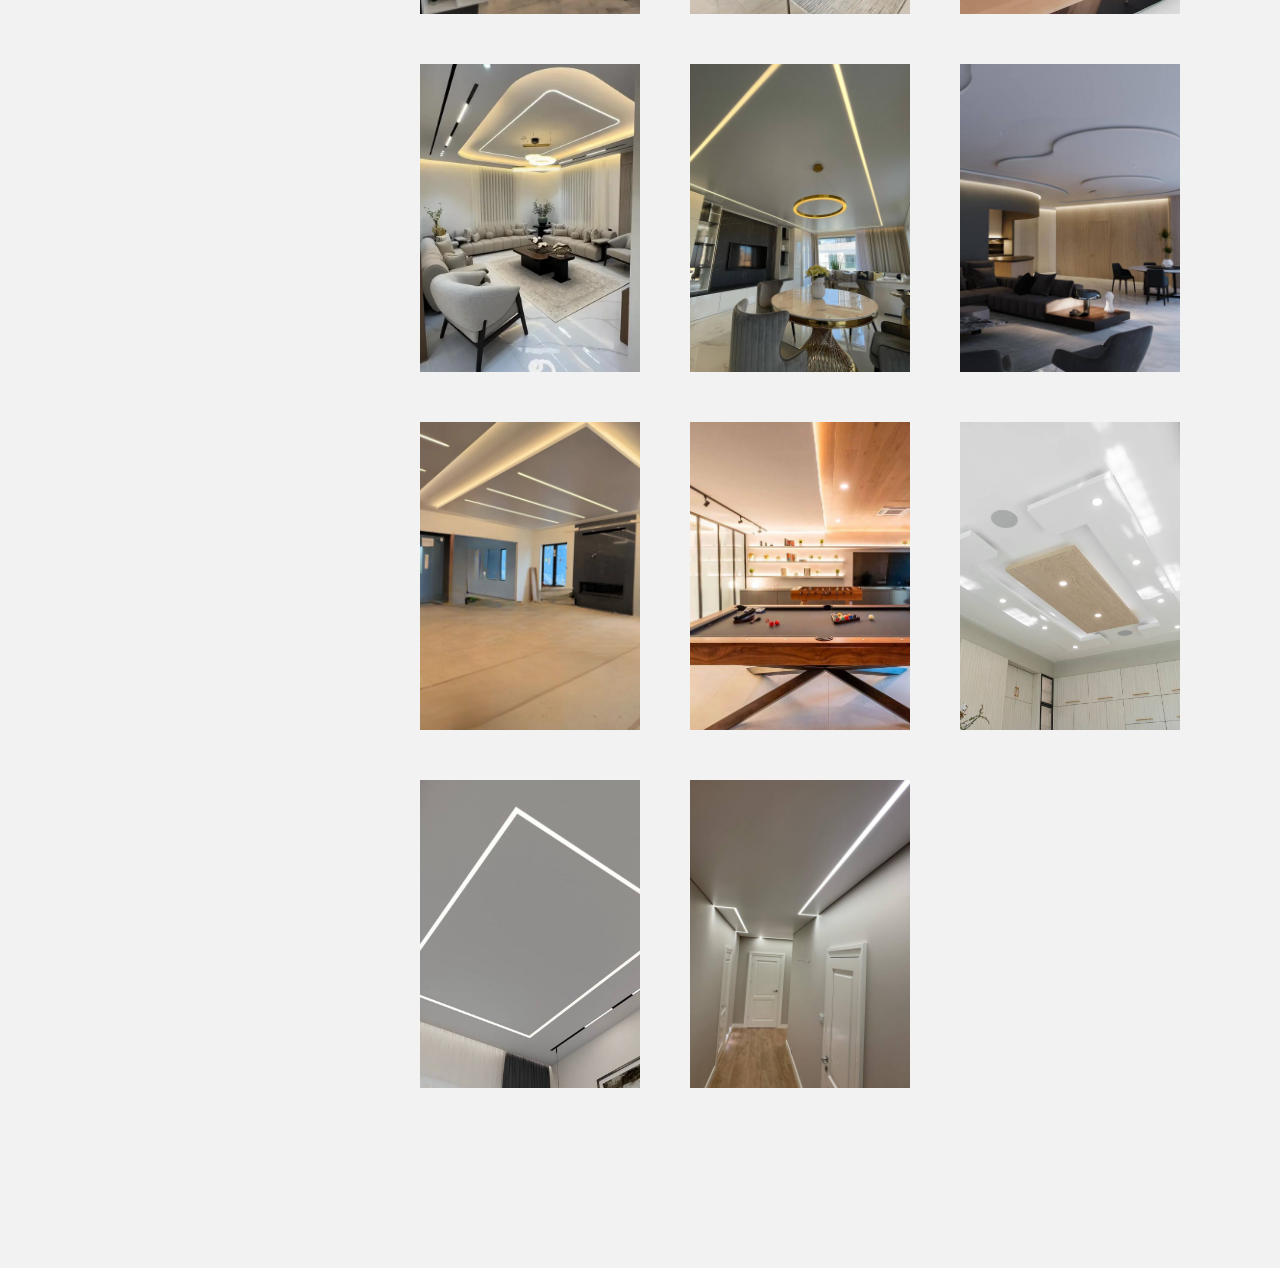
==== commit b9af4705: "n" ====
--- a/index.html
+++ b/index.html
@@ -245,26 +245,28 @@
               decoding="async"
             />
           </div>
+          
+          
+           <div class="grid-item" data-project="res-5n">
+            <img
+              src="images/matte-stretch-ceiling-linear-led-open-concept-luxury-home-miami-florida.webp"
+              alt="Modern matte stretch ceiling with integrated linear LED lighting installed throughout an open‑concept luxury home in Miami, Florida. Contemporary architectural design featuring a gourmet kitchen, wood‑slat ceiling accents, and high‑end South Florida residential finishes."
+              loading="lazy"
+              decoding="async"
+            />
+          </div>
+            <figure class="grid-item" data-project="res-4n">
+        <img
+              loading="lazy"
+              decoding="async"
+              src="images/matte-stretch-ceiling-linear-led-modern-luxury-home-kitchen-fort-lauderdale-south-florida.webp"
+              alt="Modern matte stretch ceiling with long linear LED lighting installed in a luxury Fort Lauderdale single‑family home. Sleek architectural ceiling design featuring skylight integrations, open‑concept kitchen layout, and contemporary South Florida interior finishes."
+            />
+          </figure>
              <div class="grid-item" data-project="res-1">
             <img
               src="images/residential-stretch-ceiling-kids-room-miami-florida.jpg"
               alt="Modern white matte stretch ceiling with integrated linear LED lighting in a luxury South Florida kids room."
-              loading="lazy"
-              decoding="async"
-            />
-          </div>
-            <figure class="grid-item" data-project="res-4n">
-        <img
-              loading="lazy"
-              decoding="async"
-              src="images/matte-stretch-ceiling-linear-led-modern-luxury-home-kitchen-fort-lauderdale-south-florida.webp"
-              alt="Modern matte stretch ceiling with long linear LED lighting installed in a luxury Fort Lauderdale single‑family home. Sleek architectural ceiling design featuring skylight integrations, open‑concept kitchen layout, and contemporary South Florida interior finishes."
-            />
-          </figure>
-           <div class="grid-item" data-project="res-5n">
-            <img
-              src="images/matte-stretch-ceiling-linear-led-open-concept-luxury-home-miami-florida.webp"
-              alt="Modern matte stretch ceiling with integrated linear LED lighting installed throughout an open‑concept luxury home in Miami, Florida. Contemporary architectural design featuring a gourmet kitchen, wood‑slat ceiling accents, and high‑end South Florida residential finishes."
               loading="lazy"
               decoding="async"
             />
@@ -295,14 +297,7 @@
             alt="“Matte stretch ceiling with warm LED perimeter lighting and recessed spotlights installed in a modern Miami Beach luxury home. Contemporary open‑concept living area featuring architectural wood accents, floating staircase design, and premium South Florida interior finishes."
             />
           </figure>
-  <div class="grid-item" data-project="ren-5">
-            <img
-              loading="lazy"
-              decoding="async"
-              src="images/modern-geometric-linear-stretch-ceiling-lighting-hollywood-fl.jpg"
-              alt="White matte stretch ceiling with recessed geometric linear LED lighting — Hollywood, South Florida"
-            />
-          </div>
+
              
             <figure class="grid-item" data-project="res-4">
         <img
@@ -320,6 +315,14 @@
               decoding="async"
             />
           </div>
+            <div class="grid-item" data-project="ren-5">
+            <img
+              loading="lazy"
+              decoding="async"
+              src="images/modern-geometric-linear-stretch-ceiling-lighting-hollywood-fl.jpg"
+              alt="White matte stretch ceiling with recessed geometric linear LED lighting — Hollywood, South Florida"
+            />
+          </div>
             <div class="grid-item" data-project="res-11">
             <img
               src="images/matte-stretch-ceiling-curved-led-luxury-living-room-coral-gables-south-florida.webp"
@@ -328,14 +331,7 @@
               decoding="async"
             />
           </div>
-            <div class="grid-item" data-project="res-12">
-            <img
-              src="images/matte-stretch-ceiling-linear-led-perimeter-lighting-modern-luxury-home-fort-lauderdale-south-florida.webp"
-              alt="Matte stretch ceiling with integrated linear LED lighting and warm ambient perimeter glow installed in a modern Fort Lauderdale luxury home. Contemporary architectural ceiling design featuring a sleek fireplace wall, large windows, and high‑end South Florida residential finishes"
-              loading="lazy"
-              decoding="async"
-            />
-          </div>
+          
           <div class="grid-item" data-project="res-6">
             <img
               src="images/high-gloss-black-stretch-ceiling-miami-residential-living-room.jpg"
@@ -344,6 +340,7 @@
               decoding="async"
             />
           </div>
+          
             <div class="grid-item" data-project="res-8">
           
               <img
@@ -353,6 +350,14 @@
               decoding="async"
             />
 
+          </div>
+            <div class="grid-item" data-project="res-12">
+            <img
+              src="images/matte-stretch-ceiling-linear-led-perimeter-lighting-modern-luxury-home-fort-lauderdale-south-florida.webp"
+              alt="Matte stretch ceiling with integrated linear LED lighting and warm ambient perimeter glow installed in a modern Fort Lauderdale luxury home. Contemporary architectural ceiling design featuring a sleek fireplace wall, large windows, and high‑end South Florida residential finishes"
+              loading="lazy"
+              decoding="async"
+            />
           </div>
           <figure class="grid-item" data-project="res-11n">
         <img
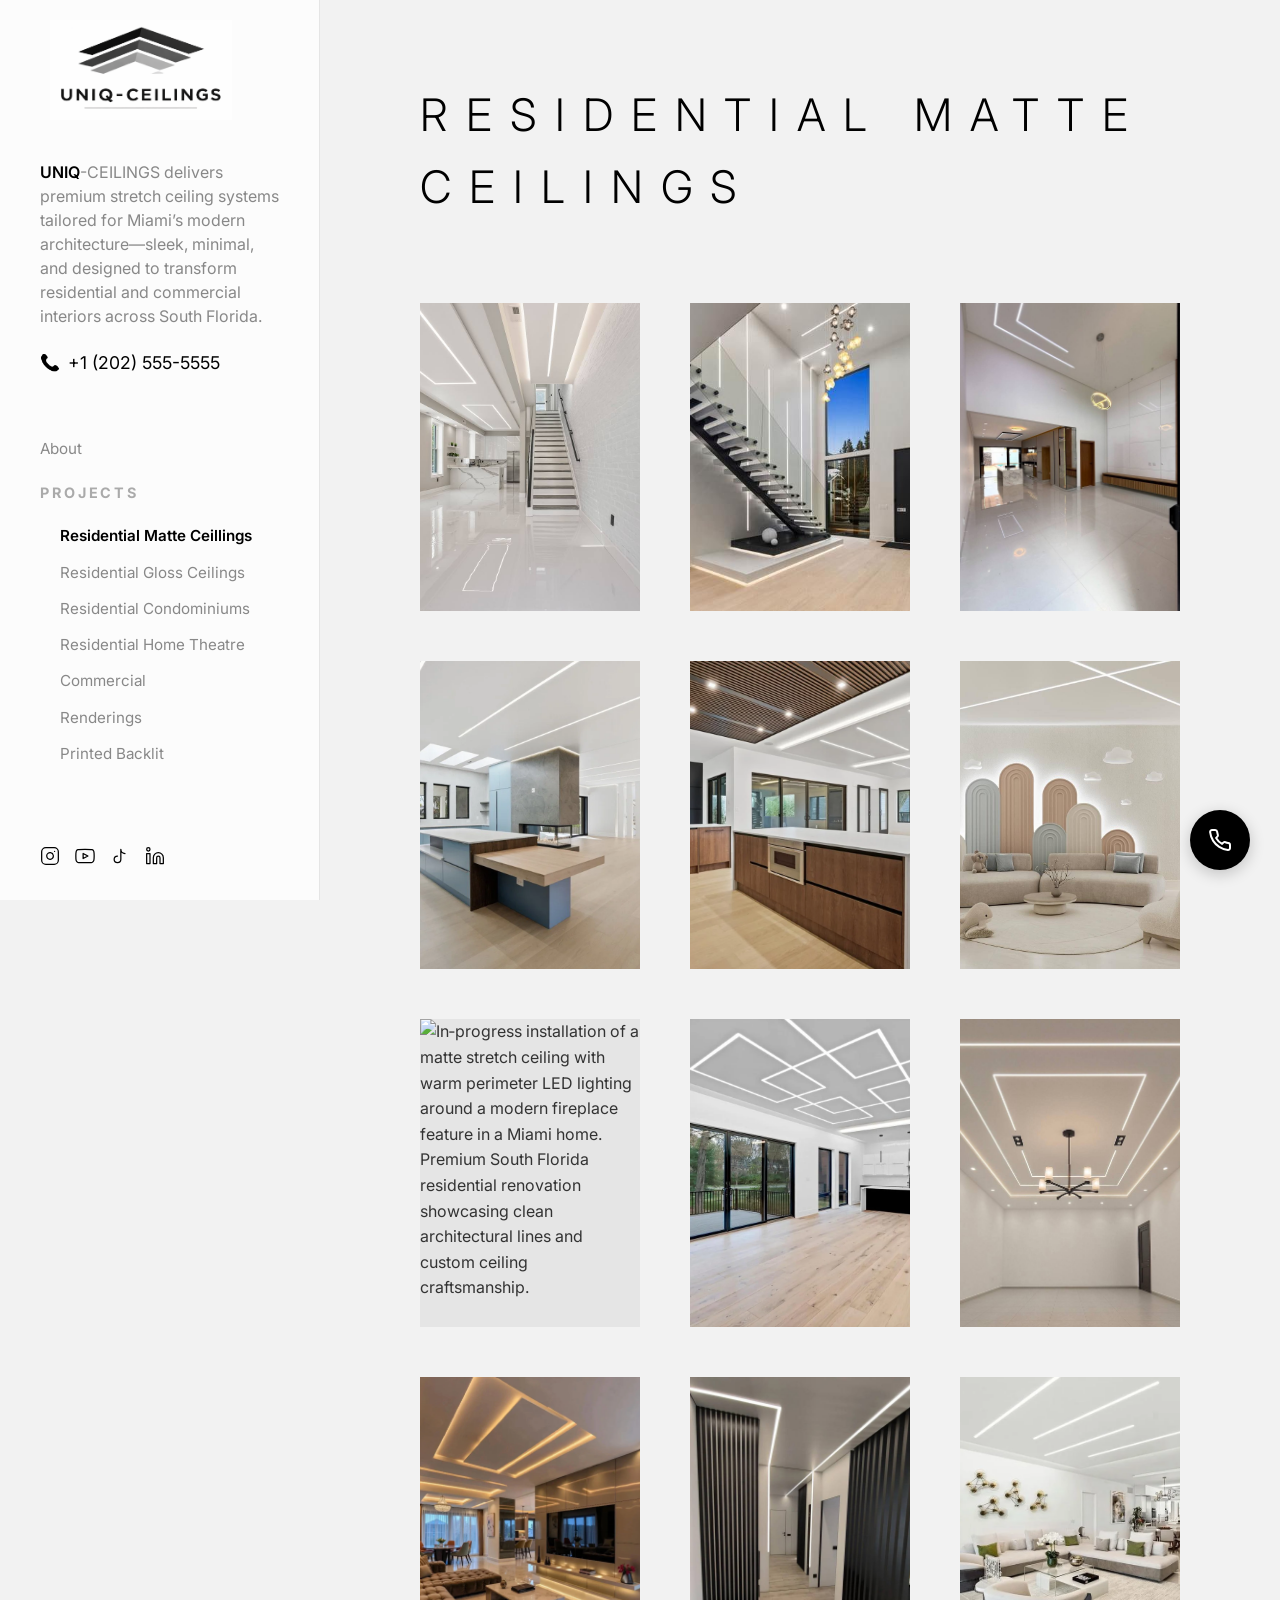
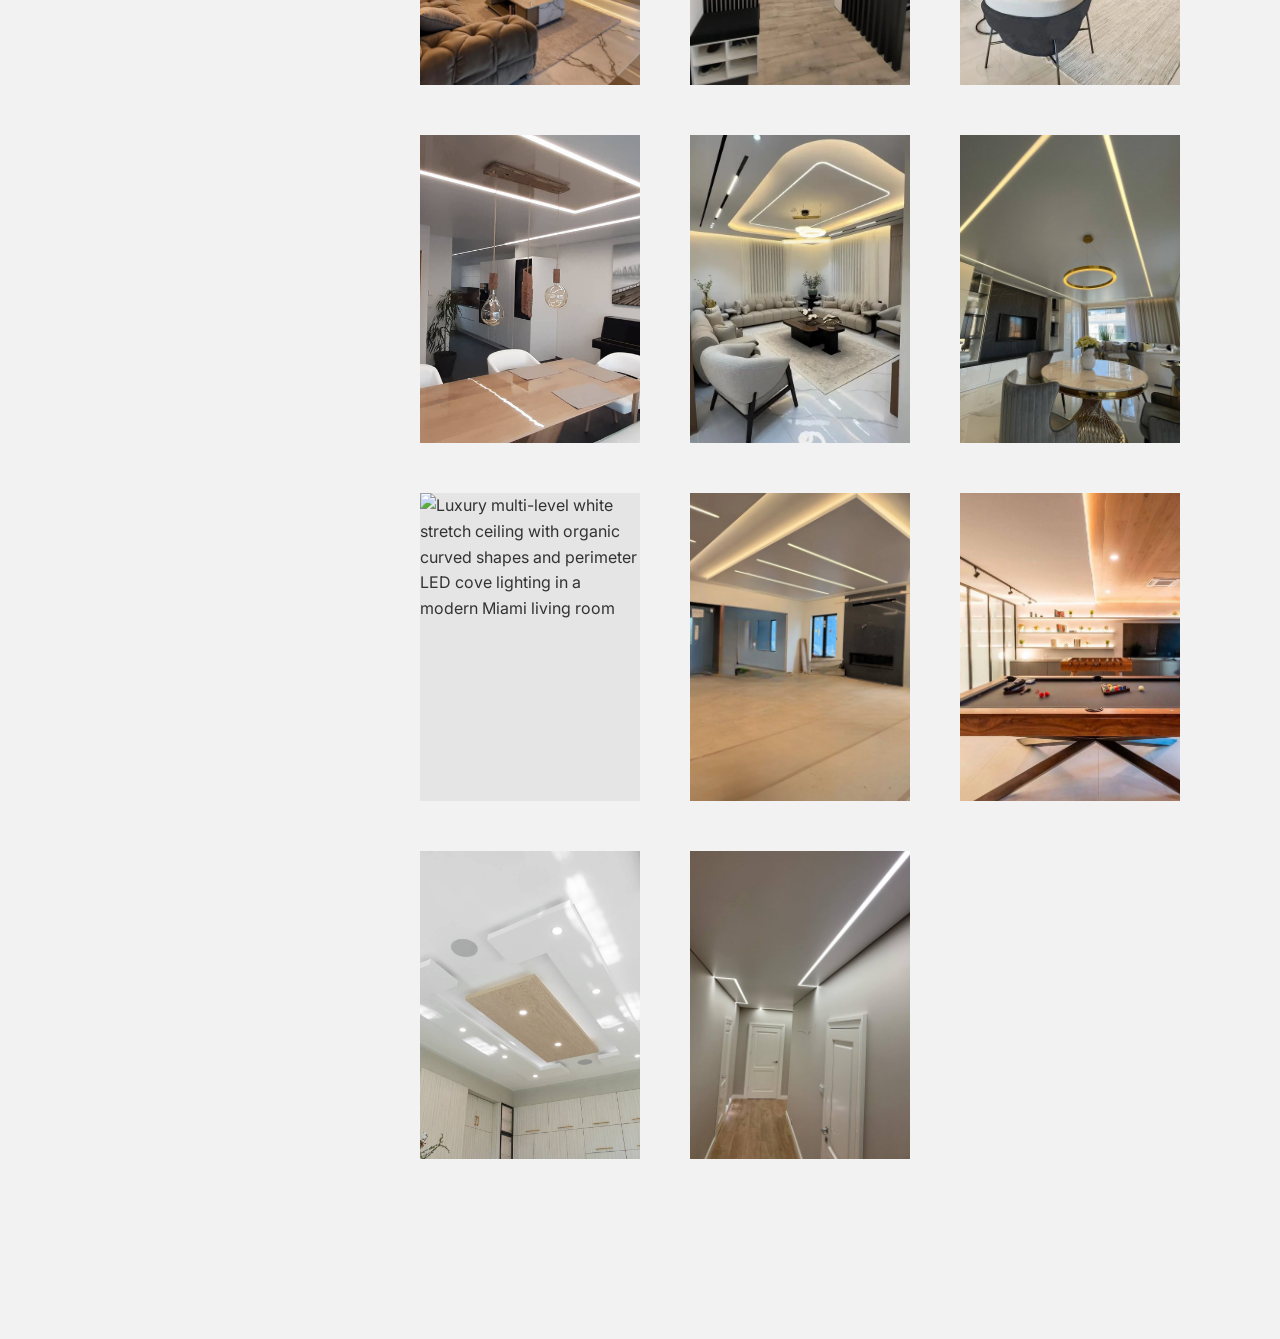
==== commit bd353bec: "b" ====
--- a/index.html
+++ b/index.html
@@ -210,18 +210,11 @@
         </section>
 
         <header class="content-header">
-          <h2 class="page-title">RESIDENTIAL</h2>
+          <h2 class="page-title">RESIDENTIAL MATTE CEILINGS</h2>
         </header>
 
         <div class="image-grid">
-            <div class="grid-item" data-project="res-1n">
-            <img
-              src="images/matte-stretch-ceiling-perimeter-led-modern-luxury-kitchen-miami-florida-south-florida.jpg"
-              alt="Modern matte stretch ceiling with recessed perimeter LED lighting installed in a luxury Miami kitchen and living space. Contemporary South Florida home design featuring high ceilings, marble finishes, and premium custom architectural ceiling details."
-              loading="lazy"
-              decoding="async"
-            />
-          </div>
+          
        
           <!-- <div class="grid-item" data-project="res-2">
             <img
@@ -229,15 +222,7 @@
               alt="Modern residential stretch ceiling with integrated LED lighting in a luxury living room in Miami Florida
 "
             /> -->
-               <div class="grid-item" data-project="res-2">
-            <img
-              src="images/luxury-staircase-linear-led-stretch-ceiling-miami.jpg"
-              alt="Luxury matte stretch ceiling installed in a modern Coral Gables entryway featuring clean architectural lines, integrated LED lighting, and a high-end minimalist staircase design. Contemporary custom ceiling solution crafted for upscale South Florida residential interiors."
-              loading="lazy"
-              decoding="async"
-            />
-          </div>
-          <div class="grid-item" data-project="res-3">
+               <div class="grid-item" data-project="res-3">
           <img
               src="images/modern-matte-stretch-ceiling-led-linear-design-fort-lauderdale-south-florida.jpg"
               alt="Modern matte stretch ceiling with integrated linear LED lighting installed in a high-end Fort Lauderdale residential interior. Features a sleek open-concept living area, luxury finishes, and contemporary architectural ceiling design ideal for upscale South Florida homes"
@@ -245,8 +230,32 @@
               decoding="async"
             />
           </div>
-          
-          
+               <div class="grid-item" data-project="res-2">
+            <img
+              src="images/luxury-staircase-linear-led-stretch-ceiling-miami.jpg"
+              alt="Luxury matte stretch ceiling installed in a modern Coral Gables entryway featuring clean architectural lines, integrated LED lighting, and a high-end minimalist staircase design. Contemporary custom ceiling solution crafted for upscale South Florida residential interiors."
+              loading="lazy"
+              decoding="async"
+            />
+          </div>
+       
+          
+            <div class="grid-item" data-project="res-1n">
+            <img
+              src="images/matte-stretch-ceiling-perimeter-led-modern-luxury-kitchen-miami-florida-south-florida7.jpg"
+              alt="Modern matte stretch ceiling with recessed perimeter LED lighting installed in a luxury Miami kitchen and living space. Contemporary South Florida home design featuring high ceilings, marble finishes, and premium custom architectural ceiling details."
+              loading="lazy"
+              decoding="async"
+            />
+          </div>
+              <figure class="grid-item" data-project="res-4n">
+        <img
+              loading="lazy"
+              decoding="async"
+              src="images/matte-stretch-ceiling-linear-led-modern-luxury-home-kitchen-fort-lauderdale-south-florida.webp"
+              alt="Modern matte stretch ceiling with long linear LED lighting installed in a luxury Fort Lauderdale single‑family home. Sleek architectural ceiling design featuring skylight integrations, open‑concept kitchen layout, and contemporary South Florida interior finishes."
+            />
+          </figure>
            <div class="grid-item" data-project="res-5n">
             <img
               src="images/matte-stretch-ceiling-linear-led-open-concept-luxury-home-miami-florida.webp"
@@ -255,14 +264,7 @@
               decoding="async"
             />
           </div>
-            <figure class="grid-item" data-project="res-4n">
-        <img
-              loading="lazy"
-              decoding="async"
-              src="images/matte-stretch-ceiling-linear-led-modern-luxury-home-kitchen-fort-lauderdale-south-florida.webp"
-              alt="Modern matte stretch ceiling with long linear LED lighting installed in a luxury Fort Lauderdale single‑family home. Sleek architectural ceiling design featuring skylight integrations, open‑concept kitchen layout, and contemporary South Florida interior finishes."
-            />
-          </figure>
+        
              <div class="grid-item" data-project="res-1">
             <img
               src="images/residential-stretch-ceiling-kids-room-miami-florida.jpg"
@@ -271,6 +273,17 @@
               decoding="async"
             />
           </div>
+
+  <figure class="grid-item" data-project="res-7n">
+        <img
+              loading="lazy"
+              decoding="async"
+              src="images/matte-stretch-ceiling-perimeter-led-installation-modern-fireplace-miami-florida-south-florida.webp"
+              alt="In‑progress installation of a matte stretch ceiling with warm perimeter LED lighting around a modern fireplace feature in a Miami home. Premium South Florida residential renovation showcasing clean architectural lines and custom ceiling craftsmanship."
+            />
+          </figure>
+
+
           <figure class="grid-item" data-project="res-6n">
         <img
               loading="lazy"
@@ -344,7 +357,7 @@
             <div class="grid-item" data-project="res-8">
           
               <img
-              src="images/modern-organic-curve-stretch-ceiling-design-fort-lauderdale.jpg"
+              src="images/modern-organic-curve-stretch-ceiling-design-fort-lauderdale1.jpg"
               alt="Luxury multi-level white stretch ceiling with organic curved shapes and perimeter LED cove lighting in a modern Miami living room"
               loading="lazy"
               decoding="async"
@@ -378,15 +391,7 @@
           </div>
       
         
-            <div class="grid-item" data-project="res-9">
-          
-              <img
-              src="images/stretch-ceiling-rendering-matte-geometric-led-design-aventura-south-florida.jpg"
-              alt="High‑quality rendering of a matte stretch ceiling with geometric LED border lighting designed for a modern Aventura bedroom. 3D visualization showcasing luxury custom ceiling concepts and contemporary South Florida interior design."
-              loading="lazy"
-              decoding="async"
-            />
-          </div>
+        
           <div class="grid-item" data-project="res-13">
           
               <img
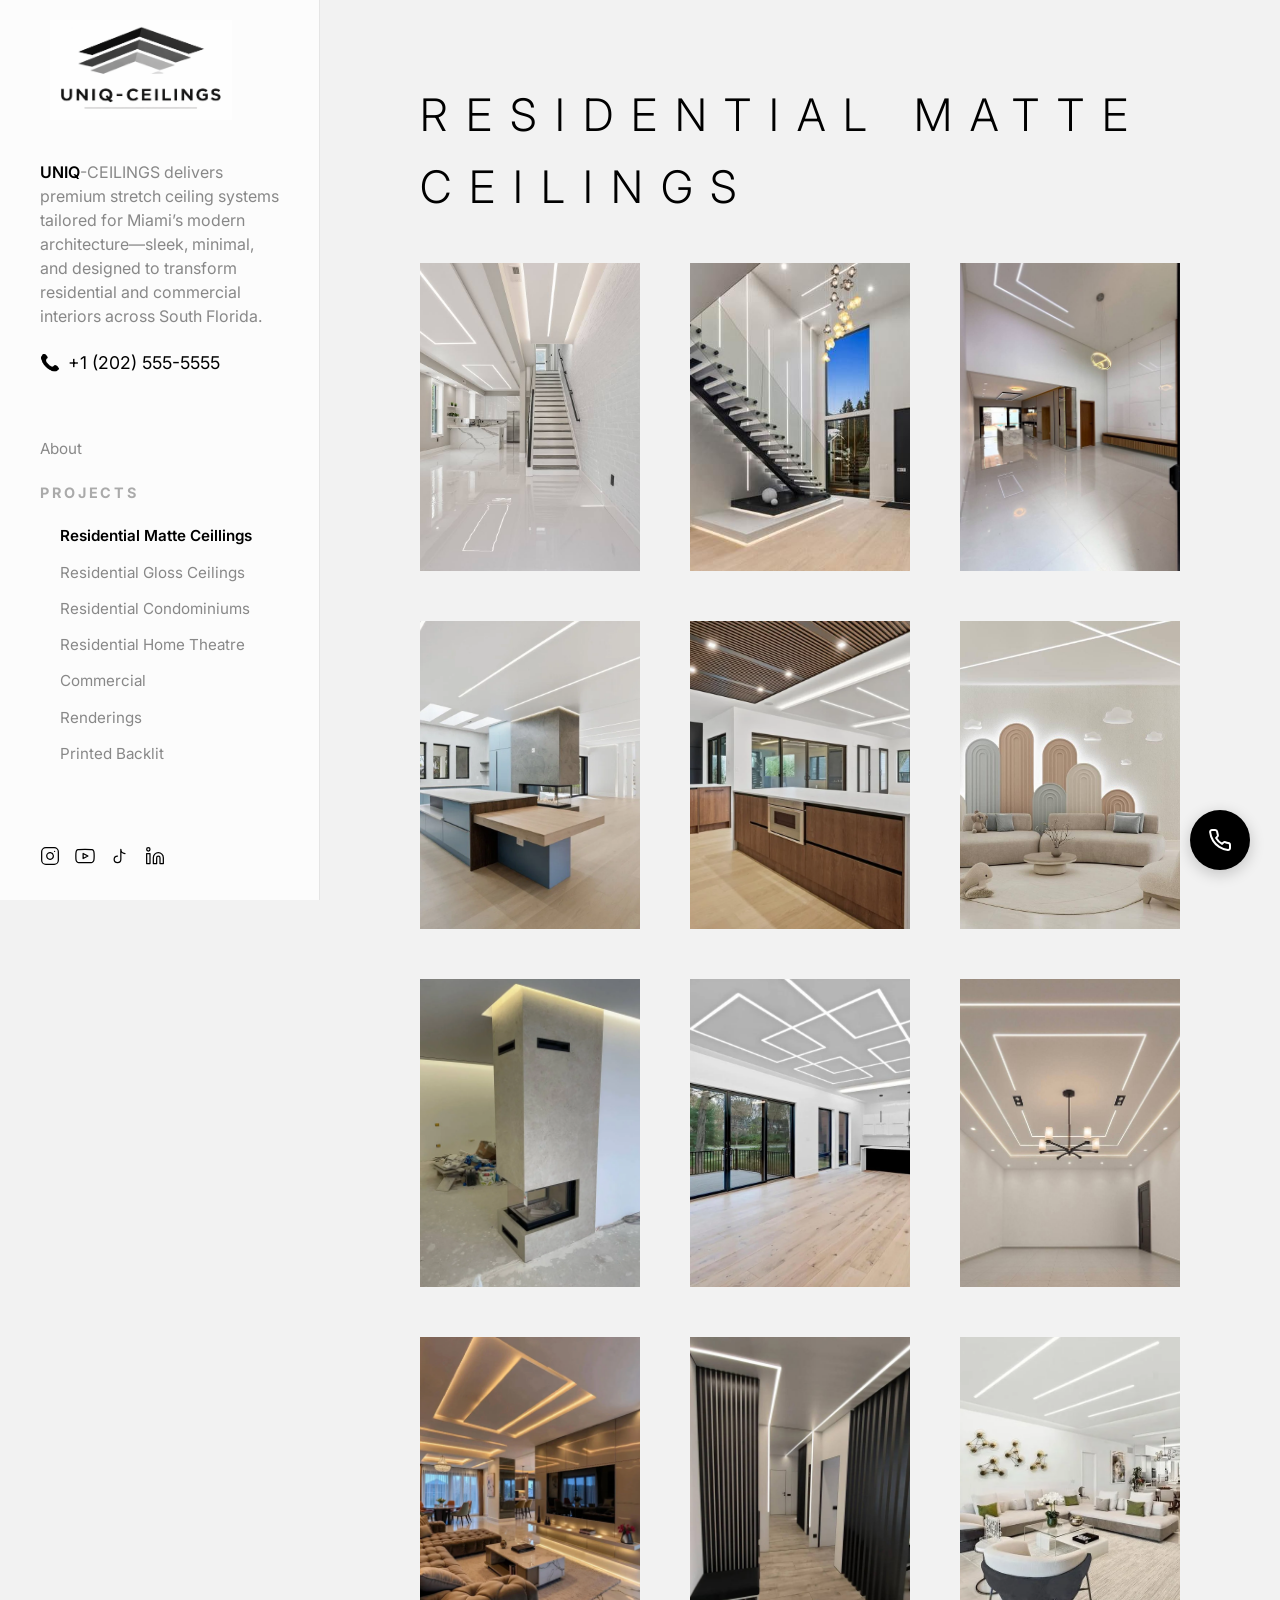
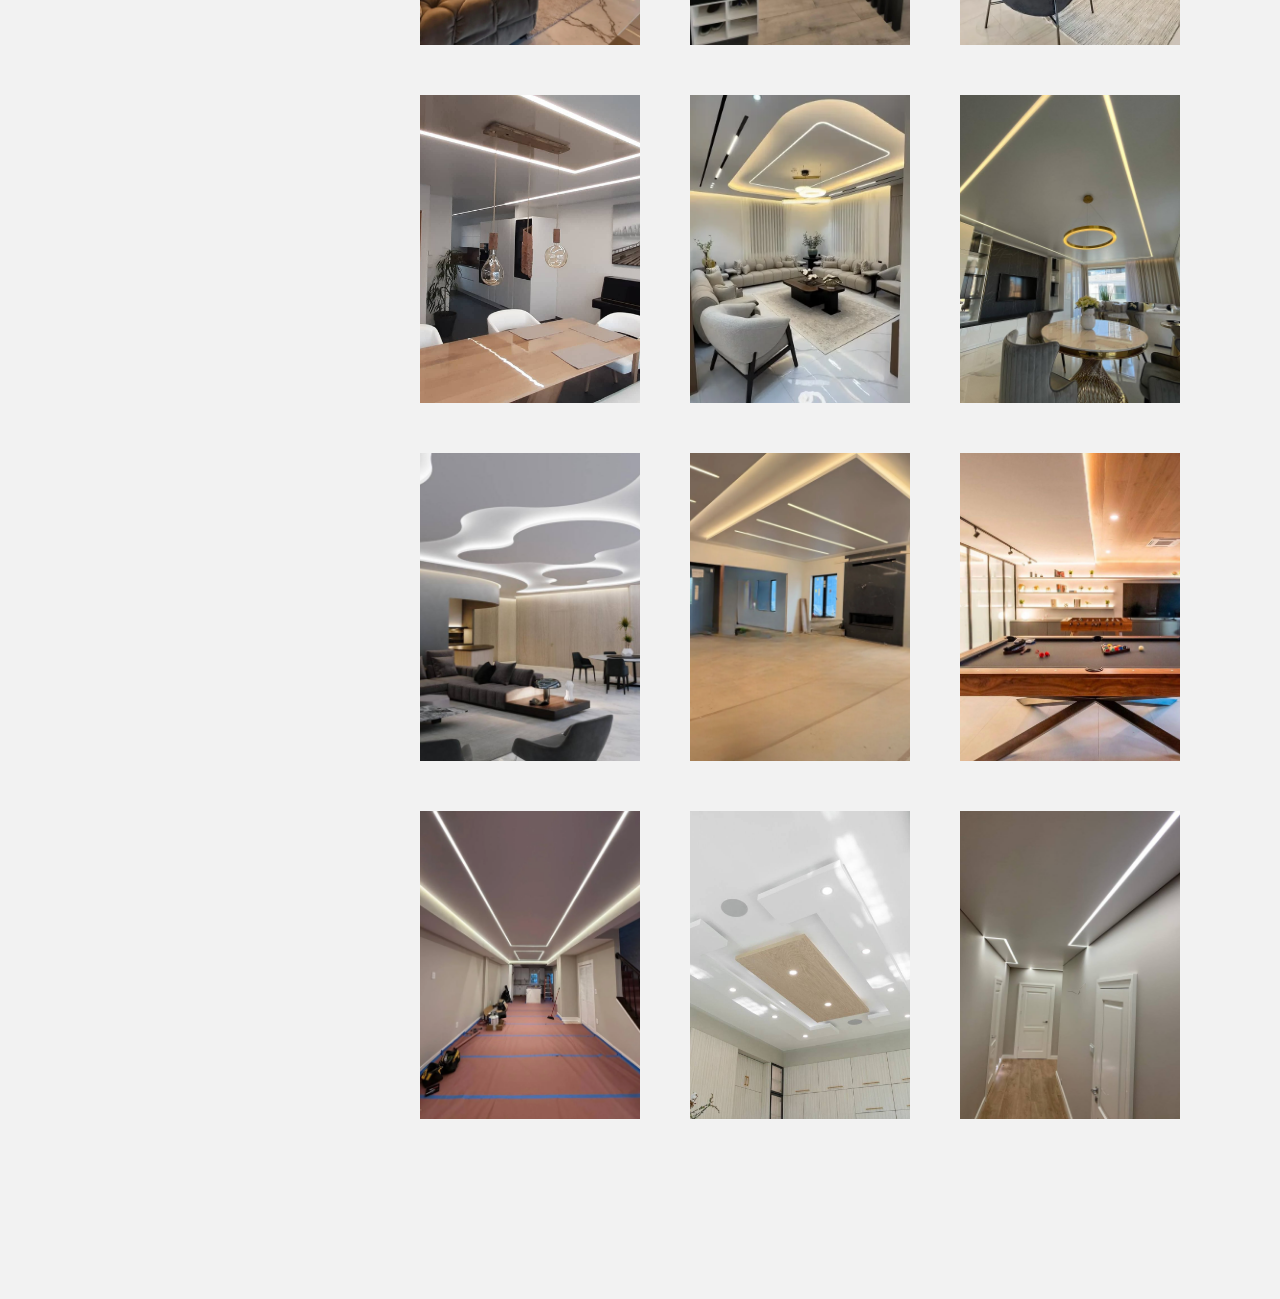
==== commit 7efe9991: "b" ====
--- a/index.html
+++ b/index.html
@@ -380,6 +380,12 @@
               alt="Modern matte stretch ceiling with warm LED perimeter lighting installed in a luxury Boca Raton game room. Contemporary South Florida residential interior featuring a premium pool table, custom shelving, and clean architectural ceiling design."
             />
           </figure>
+              <div class="grid-item" data-project="ren-10n">
+            <img
+              src="images/residential-matte-stretch-ceiling-linear-led-installation-modern-home-fort-lauderdale-south-florida.webp"
+              alt="In-progress installation of a matte stretch ceiling with integrated linear LED lighting inside a modern Fort Lauderdale home. South Florida residential renovation showcasing clean architectural lines and premium custom ceiling craftsmanship."
+            />
+          </div>
  <div class="grid-item" data-project="res-7">
           
               <img
--- a/style.css
+++ b/style.css
@@ -228,7 +228,7 @@
 }
 
 .content-header {
-  margin-bottom: 80px;
+  margin-bottom: 40px;
 }
 
 /* Hero Section */
